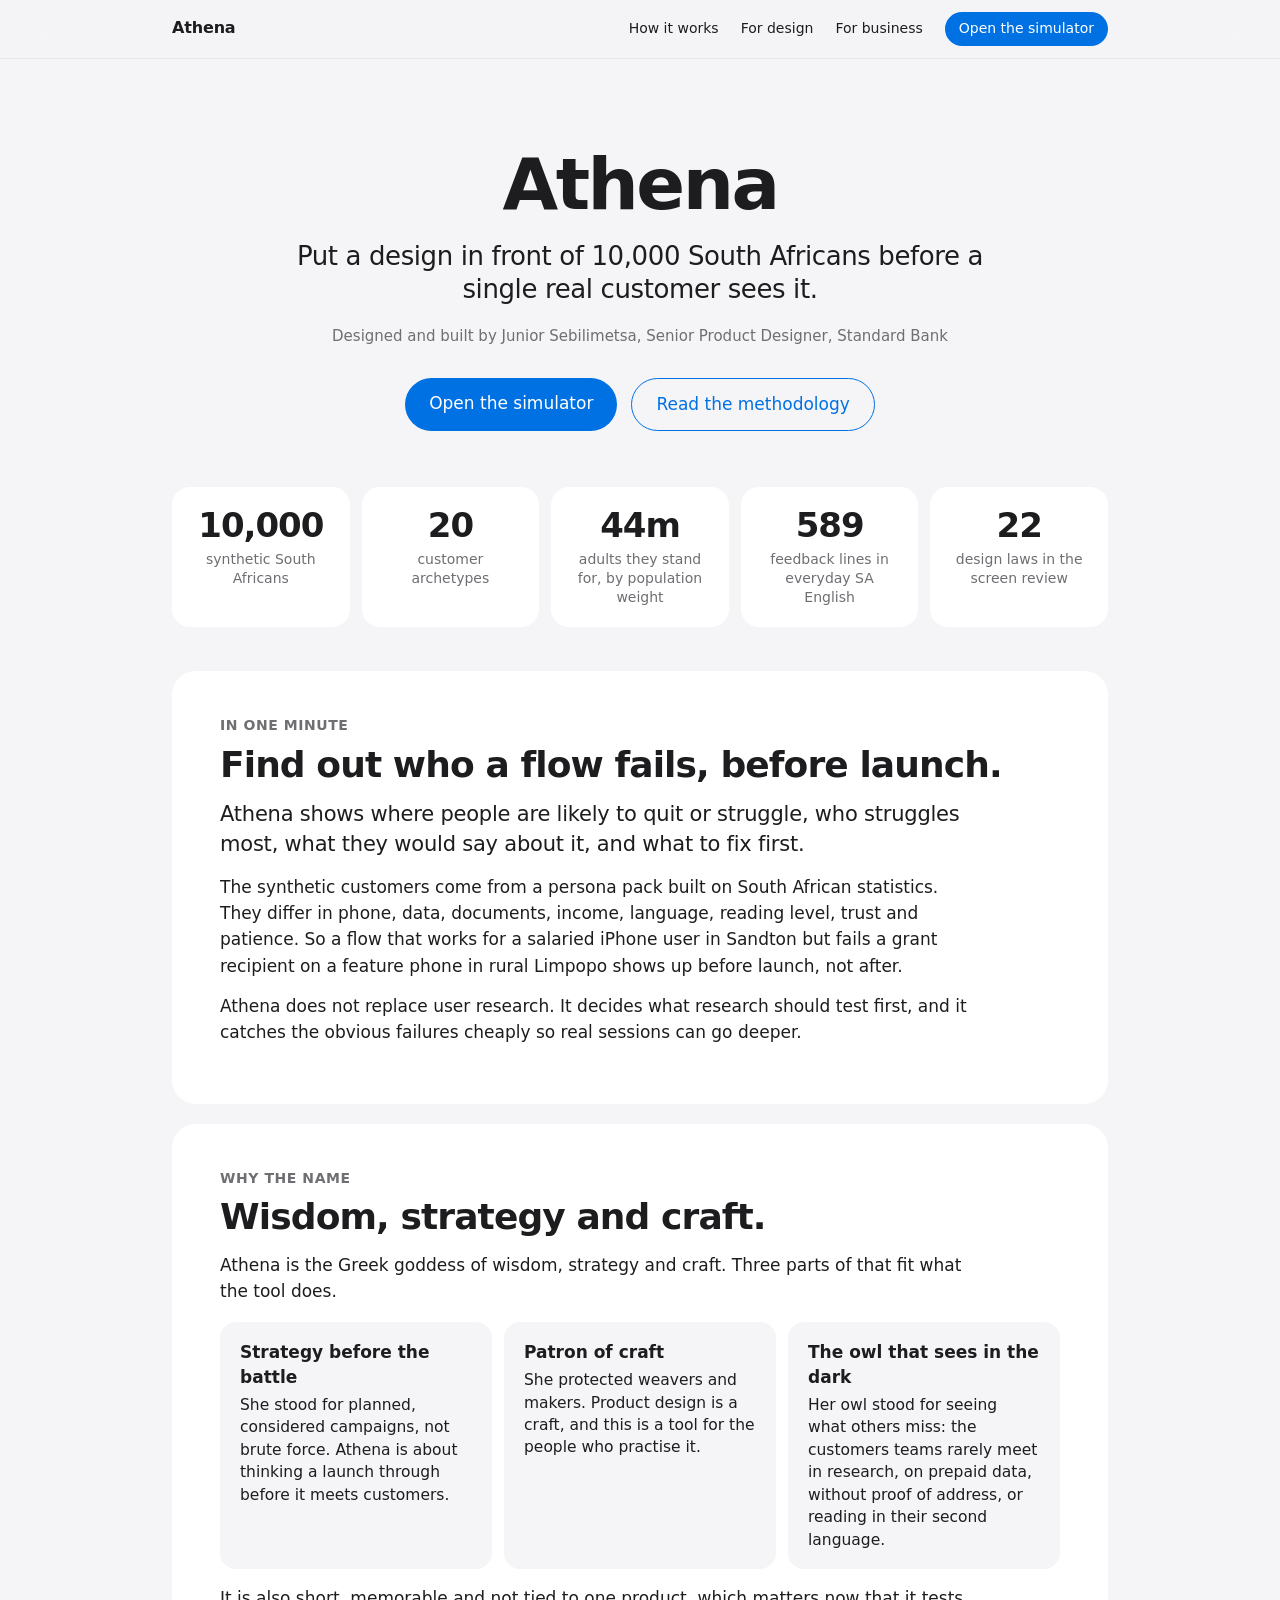
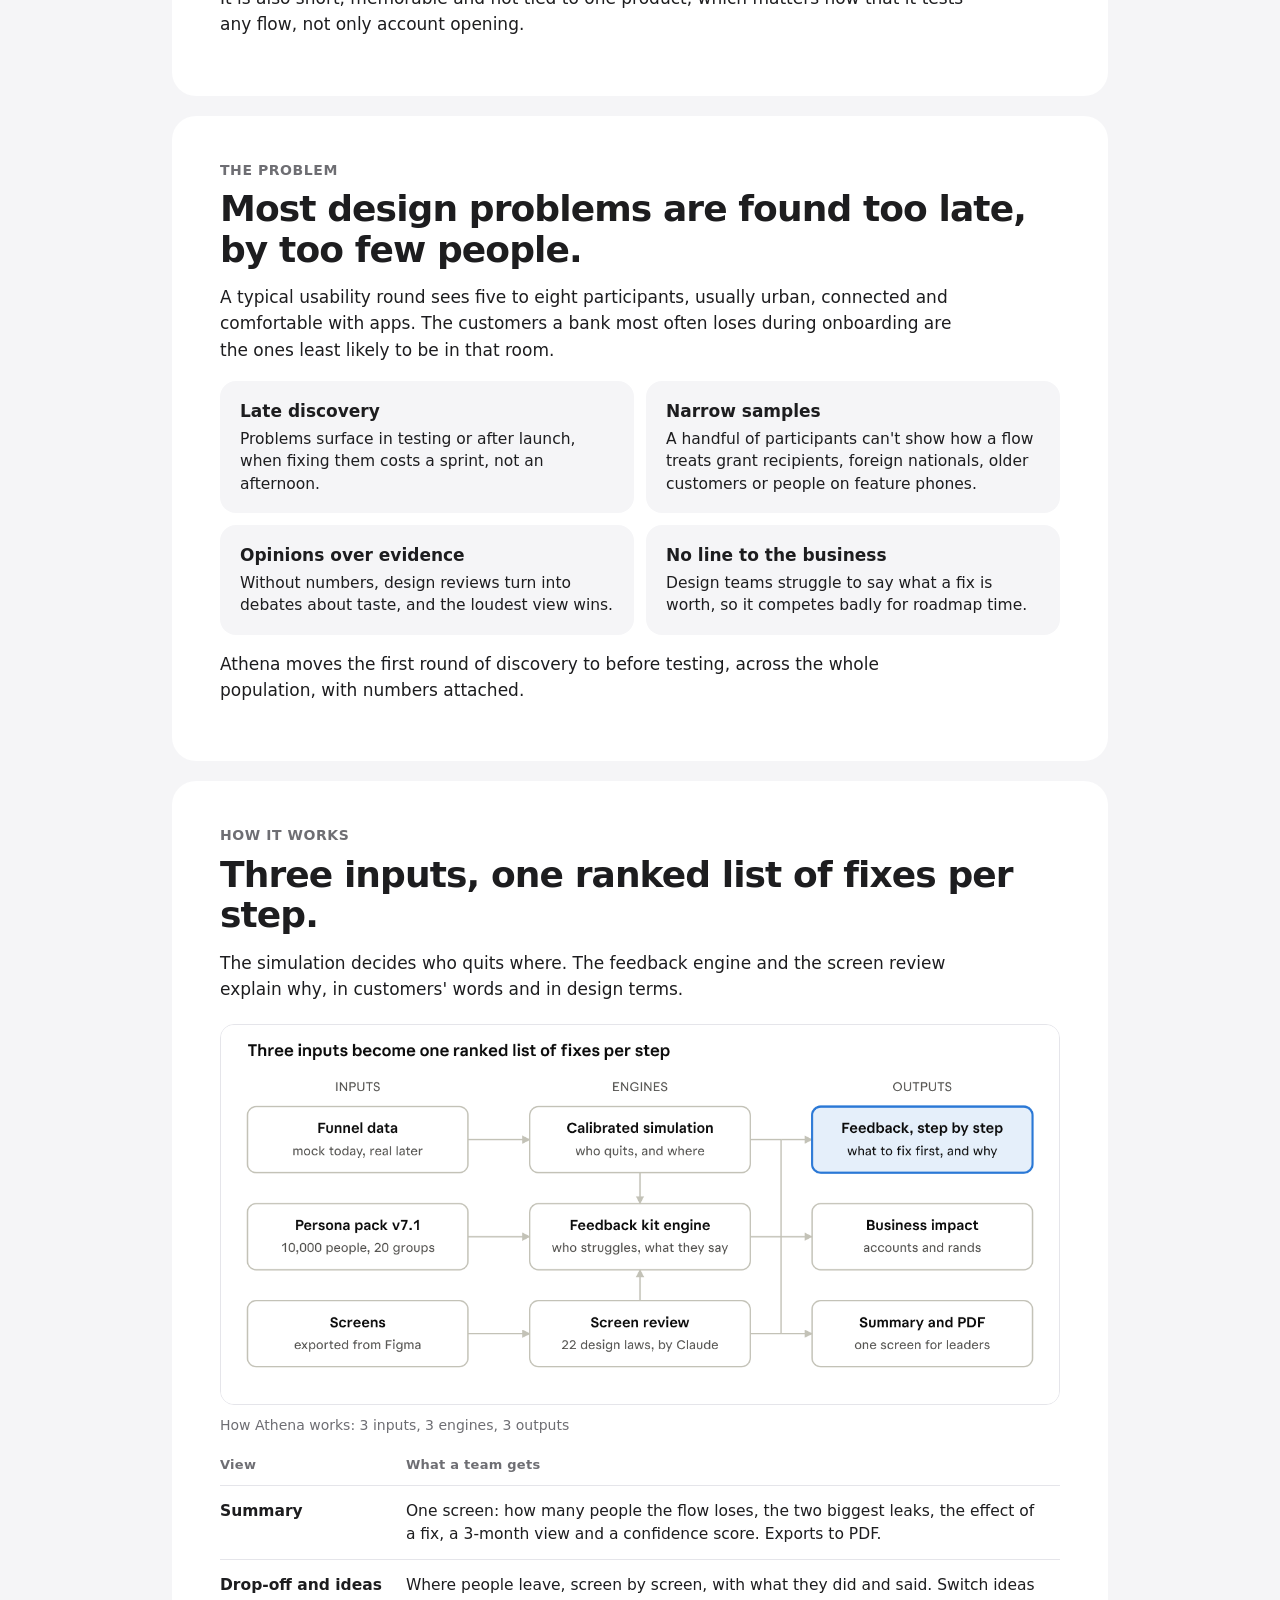
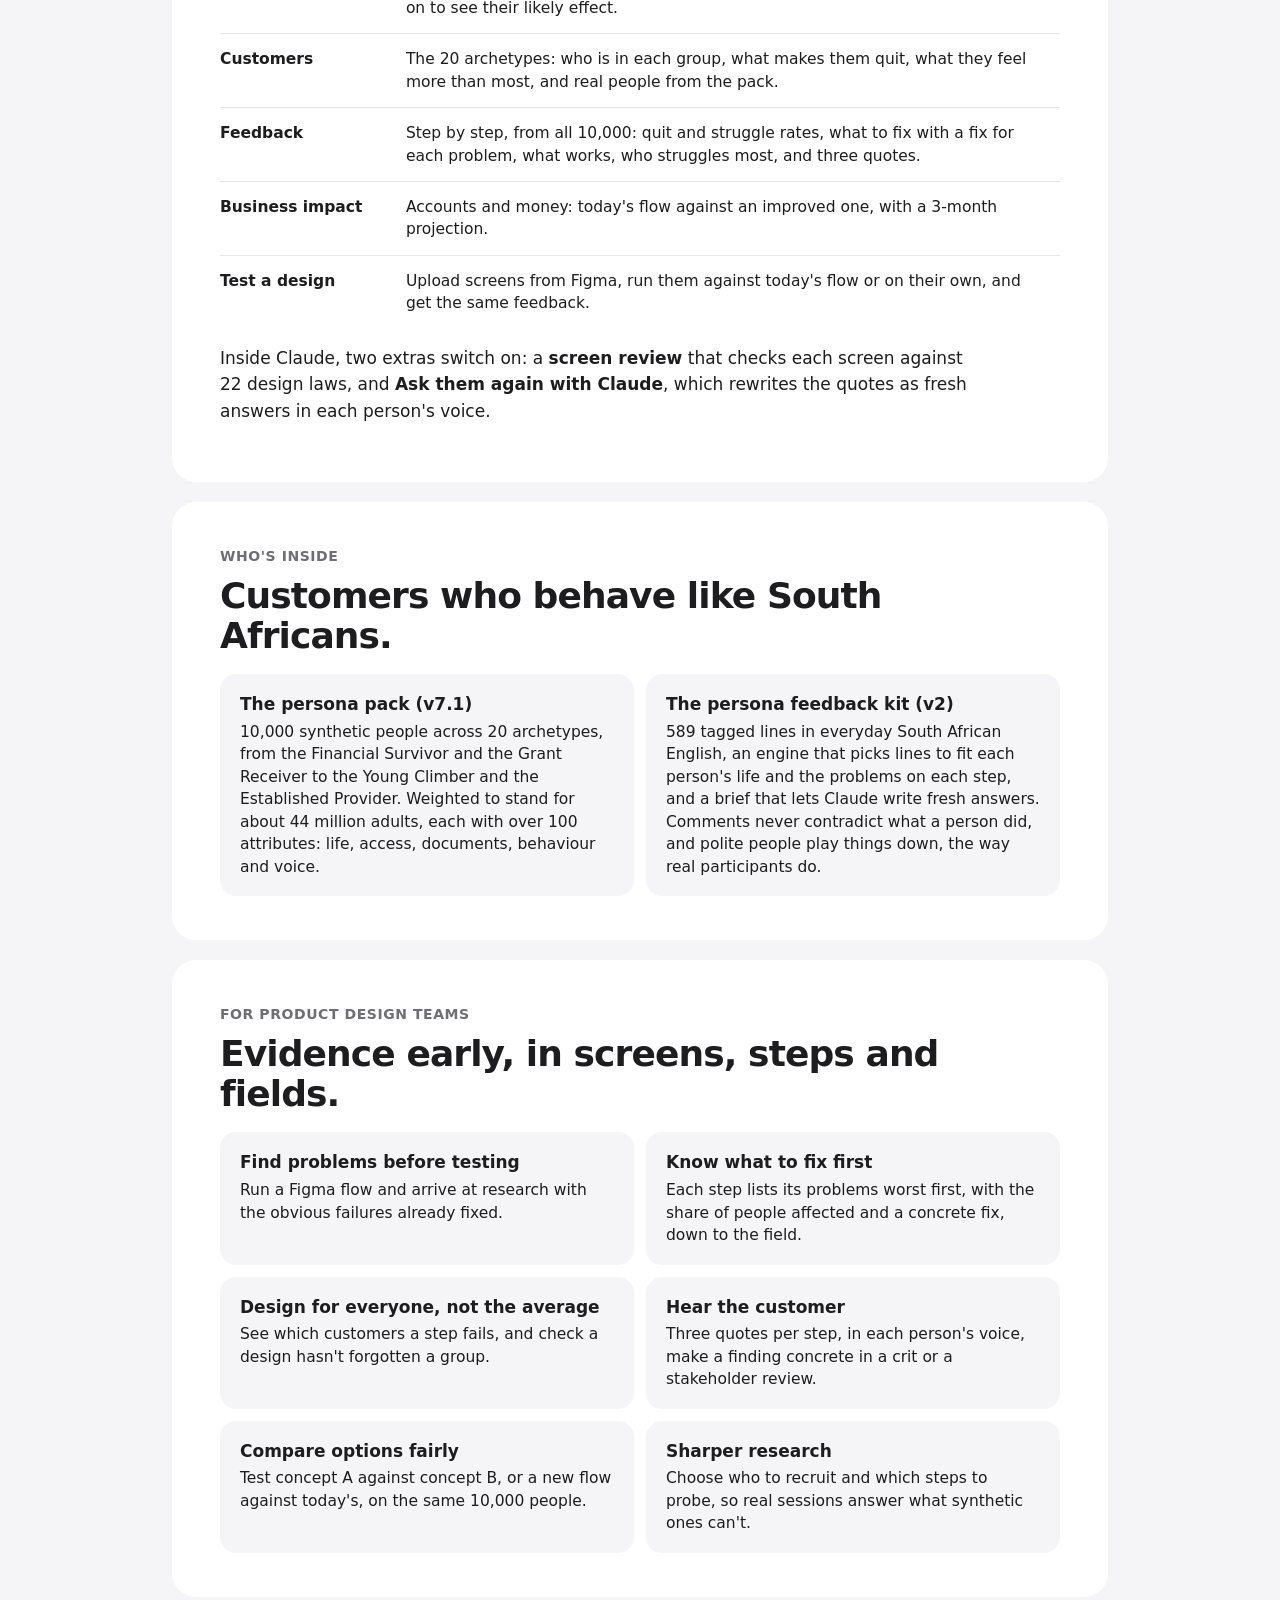
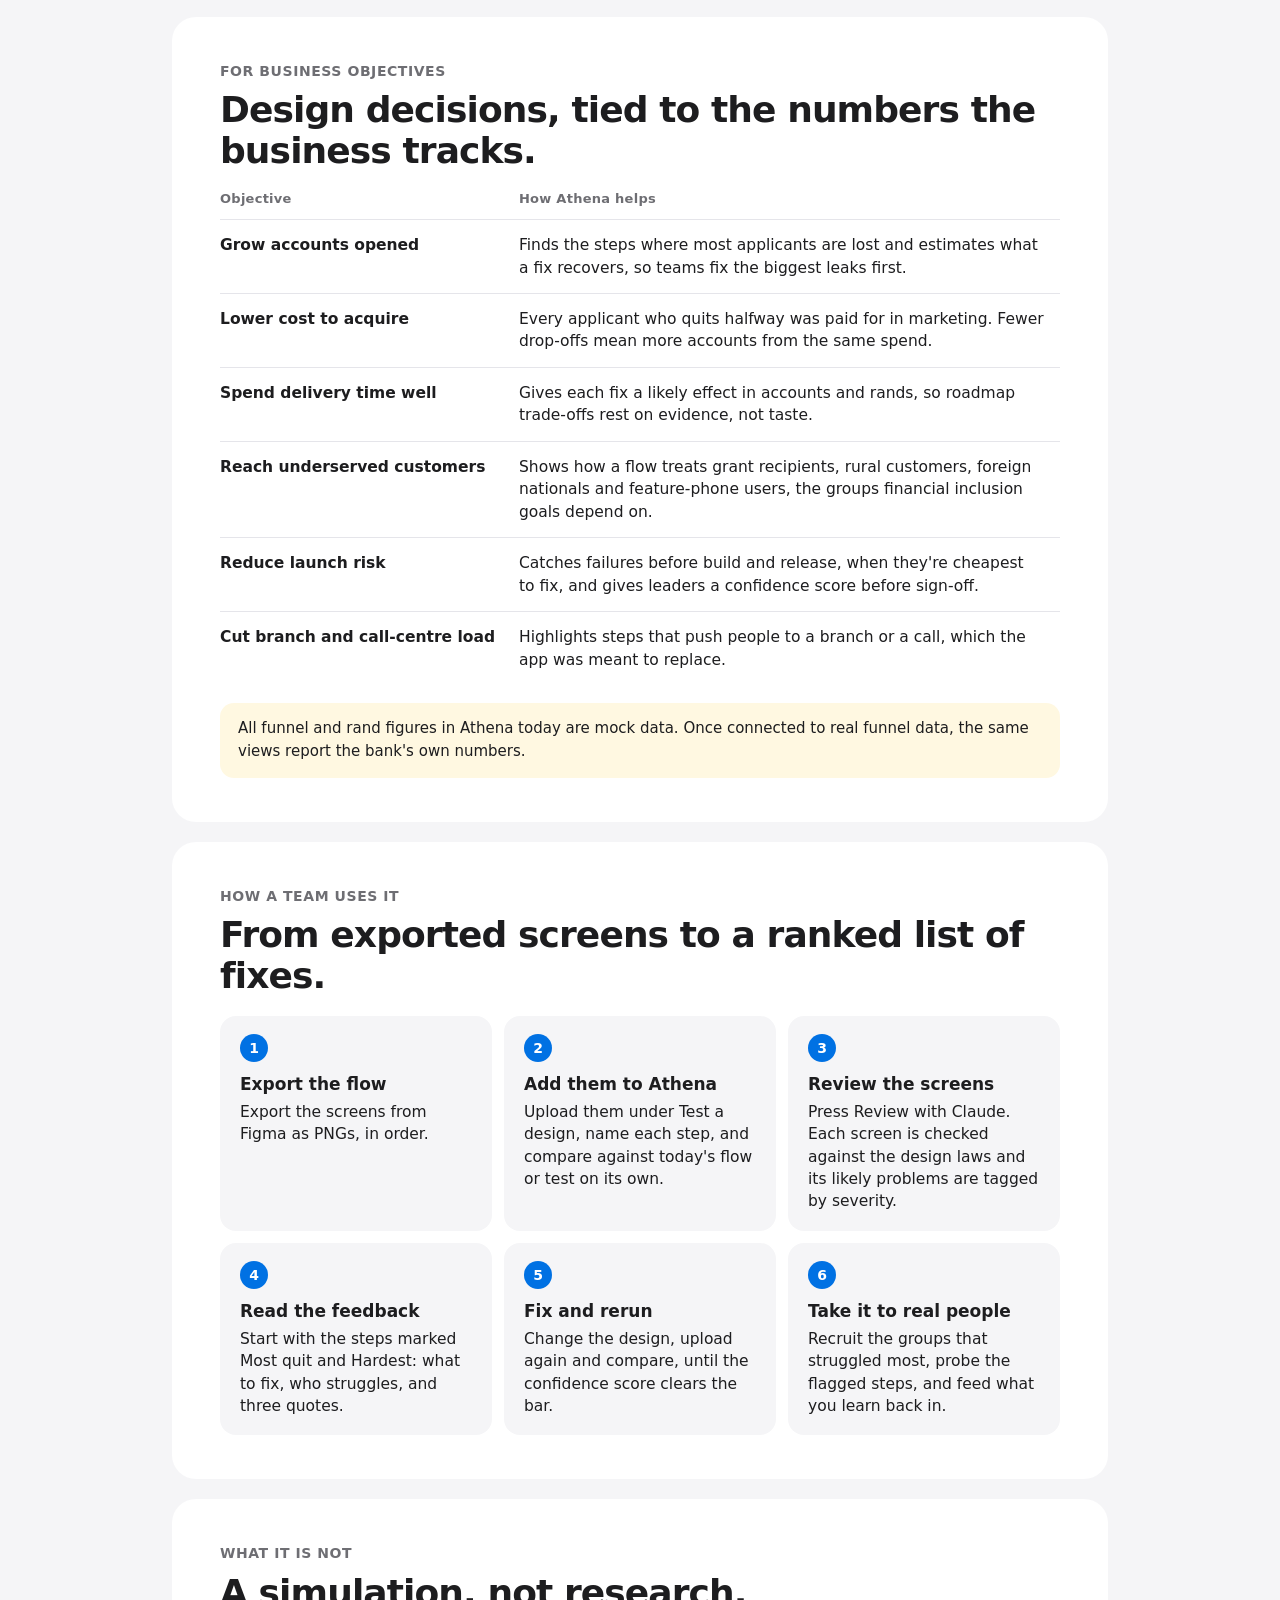
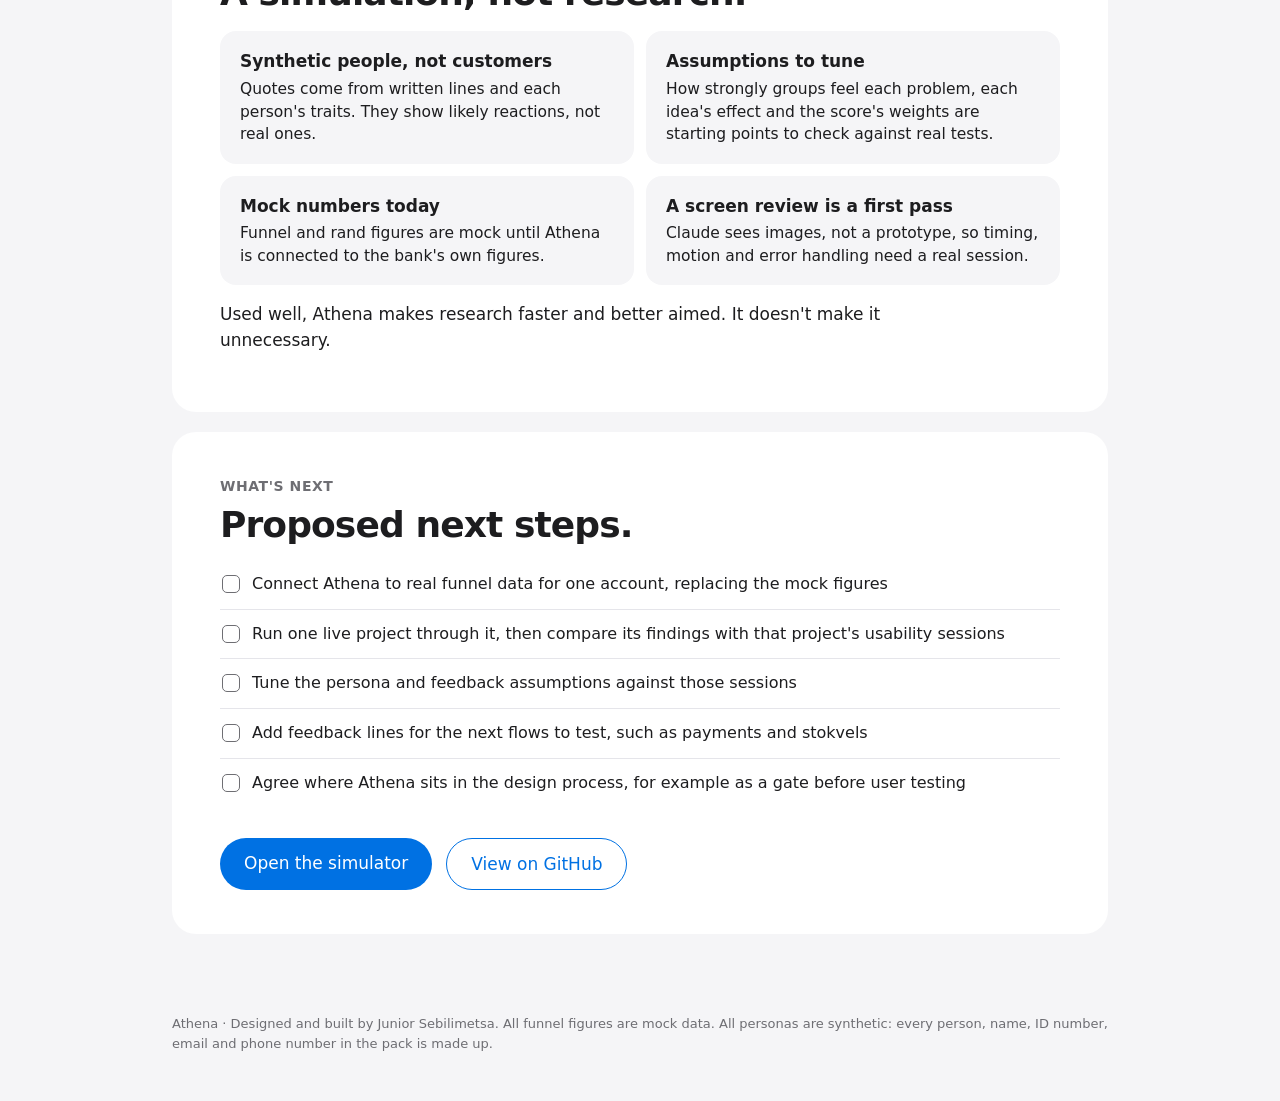
==== about.html @ 92b35fc4 "Add About Athena page for GitHub Pages about.html presents what Athena is, why the name, how it work" ====
<!DOCTYPE html>
<html lang="en">
<head>
<meta charset="utf-8">
<meta name="viewport" content="width=device-width, initial-scale=1">
<title>About Athena</title>
<meta name="description" content="Athena lets a design team put a flow in front of 10,000 synthetic South Africans before a single real customer sees it.">
<style>
:root{--ink:#1d1d1f;--mut:#6e6e73;--line:#e5e5ea;--bg:#f5f5f7;--blue:#0071e3;--card:#fff}
*{box-sizing:border-box}
html{-webkit-text-size-adjust:100%}
body{margin:0;background:var(--bg);color:var(--ink);font-family:-apple-system,BlinkMacSystemFont,"SF Pro Text","SF Pro Display","Helvetica Neue",system-ui,sans-serif;font-size:17px;line-height:1.55;-webkit-font-smoothing:antialiased}
a{color:var(--blue);text-decoration:none}a:hover{text-decoration:underline}
nav{position:sticky;top:0;z-index:5;background:rgba(245,245,247,.82);backdrop-filter:saturate(180%) blur(20px);-webkit-backdrop-filter:saturate(180%) blur(20px);border-bottom:1px solid var(--line)}
nav .in{max-width:980px;margin:0 auto;padding:12px 22px;display:flex;align-items:center;gap:22px;font-size:14px}
nav b{font-size:16px;margin-right:auto;letter-spacing:-.01em}
nav a{color:var(--ink)}
nav .btn{background:var(--blue);color:#fff;border-radius:980px;padding:6px 14px}
.hero{max-width:980px;margin:0 auto;padding:88px 22px 56px;text-align:center}
.hero h1{font-size:72px;line-height:1.04;letter-spacing:-.035em;margin:0}
.hero .lead{font-size:26px;line-height:1.3;letter-spacing:-.015em;color:var(--ink);max-width:760px;margin:18px auto 0;font-weight:500}
.hero .by{color:var(--mut);font-size:15px;margin-top:18px}
.cta{display:flex;gap:14px;justify-content:center;flex-wrap:wrap;margin-top:30px}
.cta a{border-radius:980px;padding:12px 24px;font-size:17px}
.cta .p{background:var(--blue);color:#fff}.cta .s{color:var(--blue);border:1px solid var(--blue)}
.cta a:hover{text-decoration:none;opacity:.9}
.stats{max-width:980px;margin:0 auto;padding:0 22px;display:grid;grid-template-columns:repeat(5,1fr);gap:12px}
.stats div{background:var(--card);border-radius:18px;padding:20px 18px;text-align:center}
.stats b{display:block;font-size:34px;letter-spacing:-.03em;line-height:1.1}
.stats span{display:block;color:var(--mut);font-size:14px;line-height:1.35;margin-top:6px}
main{max-width:980px;margin:0 auto;padding:24px 22px 80px}
section{background:var(--card);border-radius:24px;padding:44px 48px;margin-top:20px}
section h2{font-size:36px;letter-spacing:-.025em;line-height:1.12;margin:0 0 14px}
section .k{color:var(--mut);font-size:14px;font-weight:600;letter-spacing:.04em;text-transform:uppercase;margin-bottom:8px}
section p{margin:0 0 14px;max-width:760px}
section p.big{font-size:21px;line-height:1.45;letter-spacing:-.01em}
ul.pts{list-style:none;margin:18px 0 0;padding:0;display:grid;grid-template-columns:1fr 1fr;gap:12px}
ul.pts li{background:var(--bg);border-radius:16px;padding:18px 20px;font-size:15.5px;line-height:1.45}
ul.pts li b{display:block;font-size:17px;margin-bottom:4px}
ul.pts.three{grid-template-columns:repeat(3,1fr)}
figure{margin:22px 0 6px}figure img{width:100%;height:auto;border-radius:14px;border:1px solid var(--line);display:block}
figcaption{color:var(--mut);font-size:14px;margin-top:10px}
table{width:100%;border-collapse:collapse;margin-top:18px;font-size:15.5px}
th{text-align:left;font-size:13px;color:var(--mut);font-weight:600;letter-spacing:.02em;padding:0 16px 10px 0;border-bottom:1px solid var(--line)}
td{padding:14px 16px 14px 0;border-bottom:1px solid var(--line);vertical-align:top;line-height:1.45}
td:first-child{font-weight:600;white-space:nowrap;padding-right:24px}
tr:last-child td{border-bottom:0}
ol.steps{counter-reset:s;list-style:none;margin:20px 0 0;padding:0;display:grid;grid-template-columns:repeat(3,1fr);gap:12px}
ol.steps li{counter-increment:s;background:var(--bg);border-radius:16px;padding:18px 20px;font-size:15.5px;line-height:1.45}
ol.steps li::before{content:counter(s);display:inline-grid;place-items:center;width:28px;height:28px;border-radius:50%;background:var(--blue);color:#fff;font-weight:700;font-size:14px;margin-bottom:10px}
ol.steps li b{display:block;font-size:17px;margin-bottom:4px}
.note{background:#fff8e1;border-radius:14px;padding:14px 18px;font-size:15px;margin-top:18px}
.next{list-style:none;padding:0;margin:14px 0 0}.next li{padding:12px 0 12px 32px;border-top:1px solid var(--line);position:relative;font-size:16px}.next li:first-child{border-top:0}
.next li::before{content:"";position:absolute;left:2px;top:15px;width:16px;height:16px;border:1.5px solid var(--mut);border-radius:5px}
footer{max-width:980px;margin:0 auto;padding:0 22px 48px;color:var(--mut);font-size:13px;line-height:1.5}
@media(max-width:820px){.hero h1{font-size:52px}.hero .lead{font-size:21px}.stats{grid-template-columns:repeat(2,1fr)}.stats div:last-child{grid-column:1/-1}section{padding:30px 22px;border-radius:20px}section h2{font-size:28px}ul.pts,ul.pts.three,ol.steps{grid-template-columns:1fr}td:first-child{white-space:normal}nav .hide{display:none}}
</style>
</head>
<body>
<nav><div class="in"><b>Athena</b><a class="hide" href="#how">How it works</a><a class="hide" href="#design">For design</a><a class="hide" href="#business">For business</a><a class="btn" href="index.html">Open the simulator</a></div></nav>

<div class="hero">
<h1>Athena</h1>
<p class="lead">Put a design in front of 10,000 South Africans before a single real customer sees it.</p>
<div class="by">Designed and built by Junior Sebilimetsa, Senior Product Designer, Standard Bank</div>
<div class="cta"><a class="p" href="index.html">Open the simulator</a><a class="s" href="https://github.com/Jay1724/athena/blob/main/docs/methodology.md">Read the methodology</a></div>
</div>

<div class="stats">
<div><b>10,000</b><span>synthetic South Africans</span></div>
<div><b>20</b><span>customer archetypes</span></div>
<div><b>44m</b><span>adults they stand for, by population weight</span></div>
<div><b>589</b><span>feedback lines in everyday SA English</span></div>
<div><b>22</b><span>design laws in the screen review</span></div>
</div>

<main>
<section>
<div class="k">In one minute</div>
<h2>Find out who a flow fails, before launch.</h2>
<p class="big">Athena shows where people are likely to quit or struggle, who struggles most, what they would say about it, and what to fix first.</p>
<p>The synthetic customers come from a persona pack built on South African statistics. They differ in phone, data, documents, income, language, reading level, trust and patience. So a flow that works for a salaried iPhone user in Sandton but fails a grant recipient on a feature phone in rural Limpopo shows up before launch, not after.</p>
<p>Athena does not replace user research. It decides what research should test first, and it catches the obvious failures cheaply so real sessions can go deeper.</p>
</section>

<section>
<div class="k">Why the name</div>
<h2>Wisdom, strategy and craft.</h2>
<p>Athena is the Greek goddess of wisdom, strategy and craft. Three parts of that fit what the tool does.</p>
<ul class="pts three">
<li><b>Strategy before the battle</b>She stood for planned, considered campaigns, not brute force. Athena is about thinking a launch through before it meets customers.</li>
<li><b>Patron of craft</b>She protected weavers and makers. Product design is a craft, and this is a tool for the people who practise it.</li>
<li><b>The owl that sees in the dark</b>Her owl stood for seeing what others miss: the customers teams rarely meet in research, on prepaid data, without proof of address, or reading in their second language.</li>
</ul>
<p style="margin-top:16px">It is also short, memorable and not tied to one product, which matters now that it tests any flow, not only account opening.</p>
</section>

<section>
<div class="k">The problem</div>
<h2>Most design problems are found too late, by too few people.</h2>
<p>A typical usability round sees five to eight participants, usually urban, connected and comfortable with apps. The customers a bank most often loses during onboarding are the ones least likely to be in that room.</p>
<ul class="pts">
<li><b>Late discovery</b>Problems surface in testing or after launch, when fixing them costs a sprint, not an afternoon.</li>
<li><b>Narrow samples</b>A handful of participants can't show how a flow treats grant recipients, foreign nationals, older customers or people on feature phones.</li>
<li><b>Opinions over evidence</b>Without numbers, design reviews turn into debates about taste, and the loudest view wins.</li>
<li><b>No line to the business</b>Design teams struggle to say what a fix is worth, so it competes badly for roadmap time.</li>
</ul>
<p style="margin-top:16px">Athena moves the first round of discovery to before testing, across the whole population, with numbers attached.</p>
</section>

<section id="how">
<div class="k">How it works</div>
<h2>Three inputs, one ranked list of fixes per step.</h2>
<p>The simulation decides who quits where. The feedback engine and the screen review explain why, in customers' words and in design terms.</p>
<figure><img src="docs/img/how-athena-works.png" alt="Funnel data, the persona pack and the screens feed a calibrated simulation, the feedback kit engine and a screen review, which produce step-by-step feedback, business impact and a summary."><figcaption>How Athena works: 3 inputs, 3 engines, 3 outputs</figcaption></figure>
<table>
<tr><th>View</th><th>What a team gets</th></tr>
<tr><td>Summary</td><td>One screen: how many people the flow loses, the two biggest leaks, the effect of a fix, a 3-month view and a confidence score. Exports to PDF.</td></tr>
<tr><td>Drop-off and ideas</td><td>Where people leave, screen by screen, with what they did and said. Switch ideas on to see their likely effect.</td></tr>
<tr><td>Customers</td><td>The 20 archetypes: who is in each group, what makes them quit, what they feel more than most, and real people from the pack.</td></tr>
<tr><td>Feedback</td><td>Step by step, from all 10,000: quit and struggle rates, what to fix with a fix for each problem, what works, who struggles most, and three quotes.</td></tr>
<tr><td>Business impact</td><td>Accounts and money: today's flow against an improved one, with a 3-month projection.</td></tr>
<tr><td>Test a design</td><td>Upload screens from Figma, run them against today's flow or on their own, and get the same feedback.</td></tr>
</table>
<p style="margin-top:16px">Inside Claude, two extras switch on: a <b>screen review</b> that checks each screen against 22 design laws, and <b>Ask them again with Claude</b>, which rewrites the quotes as fresh answers in each person's voice.</p>
</section>

<section>
<div class="k">Who's inside</div>
<h2>Customers who behave like South Africans.</h2>
<ul class="pts">
<li><b>The persona pack (v7.1)</b>10,000 synthetic people across 20 archetypes, from the Financial Survivor and the Grant Receiver to the Young Climber and the Established Provider. Weighted to stand for about 44 million adults, each with over 100 attributes: life, access, documents, behaviour and voice.</li>
<li><b>The persona feedback kit (v2)</b>589 tagged lines in everyday South African English, an engine that picks lines to fit each person's life and the problems on each step, and a brief that lets Claude write fresh answers. Comments never contradict what a person did, and polite people play things down, the way real participants do.</li>
</ul>
</section>

<section id="design">
<div class="k">For product design teams</div>
<h2>Evidence early, in screens, steps and fields.</h2>
<ul class="pts">
<li><b>Find problems before testing</b>Run a Figma flow and arrive at research with the obvious failures already fixed.</li>
<li><b>Know what to fix first</b>Each step lists its problems worst first, with the share of people affected and a concrete fix, down to the field.</li>
<li><b>Design for everyone, not the average</b>See which customers a step fails, and check a design hasn't forgotten a group.</li>
<li><b>Hear the customer</b>Three quotes per step, in each person's voice, make a finding concrete in a crit or a stakeholder review.</li>
<li><b>Compare options fairly</b>Test concept A against concept B, or a new flow against today's, on the same 10,000 people.</li>
<li><b>Sharper research</b>Choose who to recruit and which steps to probe, so real sessions answer what synthetic ones can't.</li>
</ul>
</section>

<section id="business">
<div class="k">For business objectives</div>
<h2>Design decisions, tied to the numbers the business tracks.</h2>
<table>
<tr><th>Objective</th><th>How Athena helps</th></tr>
<tr><td>Grow accounts opened</td><td>Finds the steps where most applicants are lost and estimates what a fix recovers, so teams fix the biggest leaks first.</td></tr>
<tr><td>Lower cost to acquire</td><td>Every applicant who quits halfway was paid for in marketing. Fewer drop-offs mean more accounts from the same spend.</td></tr>
<tr><td>Spend delivery time well</td><td>Gives each fix a likely effect in accounts and rands, so roadmap trade-offs rest on evidence, not taste.</td></tr>
<tr><td>Reach underserved customers</td><td>Shows how a flow treats grant recipients, rural customers, foreign nationals and feature-phone users, the groups financial inclusion goals depend on.</td></tr>
<tr><td>Reduce launch risk</td><td>Catches failures before build and release, when they're cheapest to fix, and gives leaders a confidence score before sign-off.</td></tr>
<tr><td>Cut branch and call-centre load</td><td>Highlights steps that push people to a branch or a call, which the app was meant to replace.</td></tr>
</table>
<div class="note">All funnel and rand figures in Athena today are mock data. Once connected to real funnel data, the same views report the bank's own numbers.</div>
</section>

<section>
<div class="k">How a team uses it</div>
<h2>From exported screens to a ranked list of fixes.</h2>
<ol class="steps">
<li><b>Export the flow</b>Export the screens from Figma as PNGs, in order.</li>
<li><b>Add them to Athena</b>Upload them under Test a design, name each step, and compare against today's flow or test on its own.</li>
<li><b>Review the screens</b>Press Review with Claude. Each screen is checked against the design laws and its likely problems are tagged by severity.</li>
<li><b>Read the feedback</b>Start with the steps marked Most quit and Hardest: what to fix, who struggles, and three quotes.</li>
<li><b>Fix and rerun</b>Change the design, upload again and compare, until the confidence score clears the bar.</li>
<li><b>Take it to real people</b>Recruit the groups that struggled most, probe the flagged steps, and feed what you learn back in.</li>
</ol>
</section>

<section>
<div class="k">What it is not</div>
<h2>A simulation, not research.</h2>
<ul class="pts">
<li><b>Synthetic people, not customers</b>Quotes come from written lines and each person's traits. They show likely reactions, not real ones.</li>
<li><b>Assumptions to tune</b>How strongly groups feel each problem, each idea's effect and the score's weights are starting points to check against real tests.</li>
<li><b>Mock numbers today</b>Funnel and rand figures are mock until Athena is connected to the bank's own figures.</li>
<li><b>A screen review is a first pass</b>Claude sees images, not a prototype, so timing, motion and error handling need a real session.</li>
</ul>
<p style="margin-top:16px">Used well, Athena makes research faster and better aimed. It doesn't make it unnecessary.</p>
</section>

<section>
<div class="k">What's next</div>
<h2>Proposed next steps.</h2>
<ul class="next">
<li>Connect Athena to real funnel data for one account, replacing the mock figures</li>
<li>Run one live project through it, then compare its findings with that project's usability sessions</li>
<li>Tune the persona and feedback assumptions against those sessions</li>
<li>Add feedback lines for the next flows to test, such as payments and stokvels</li>
<li>Agree where Athena sits in the design process, for example as a gate before user testing</li>
</ul>
<div class="cta" style="justify-content:flex-start"><a class="p" href="index.html">Open the simulator</a><a class="s" href="https://github.com/Jay1724/athena">View on GitHub</a></div>
</section>
</main>
<footer>Athena · Designed and built by Junior Sebilimetsa. All funnel figures are mock data. All personas are synthetic: every person, name, ID number, email and phone number in the pack is made up.</footer>
</body>
</html>
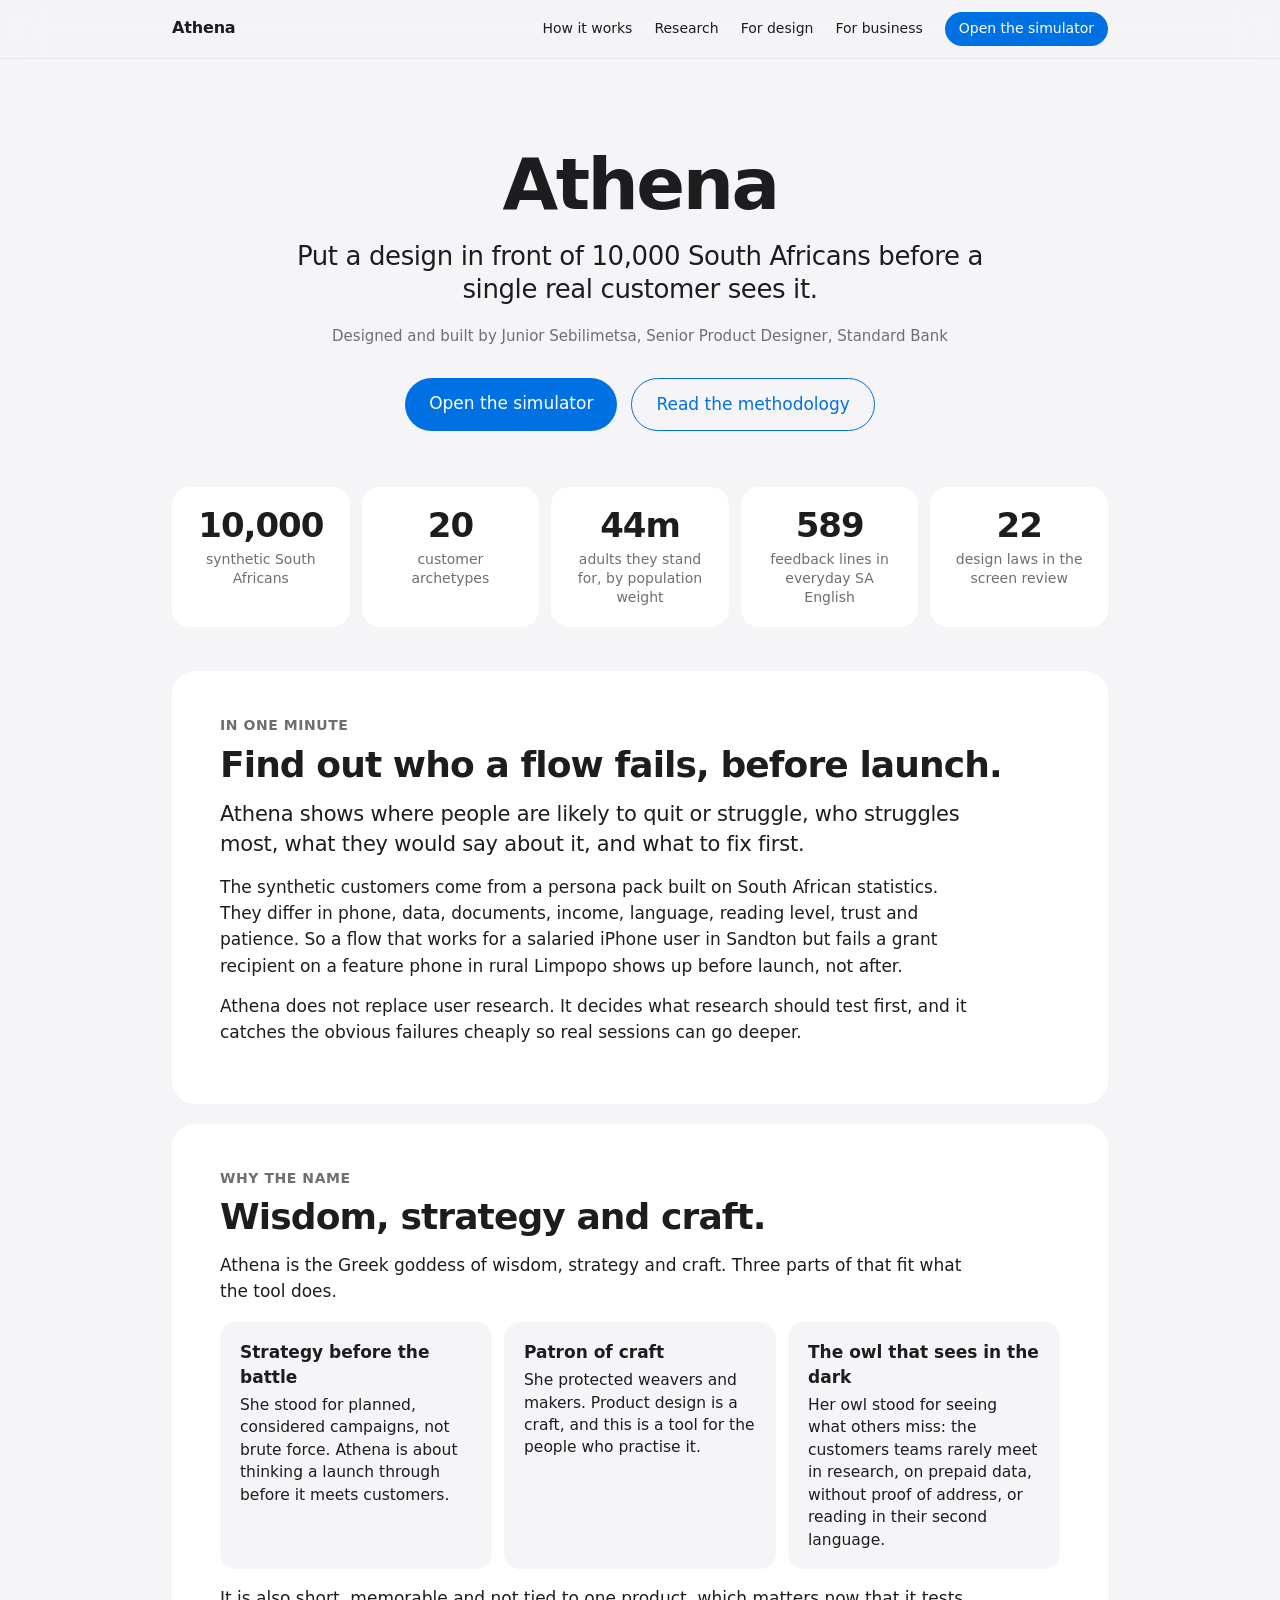
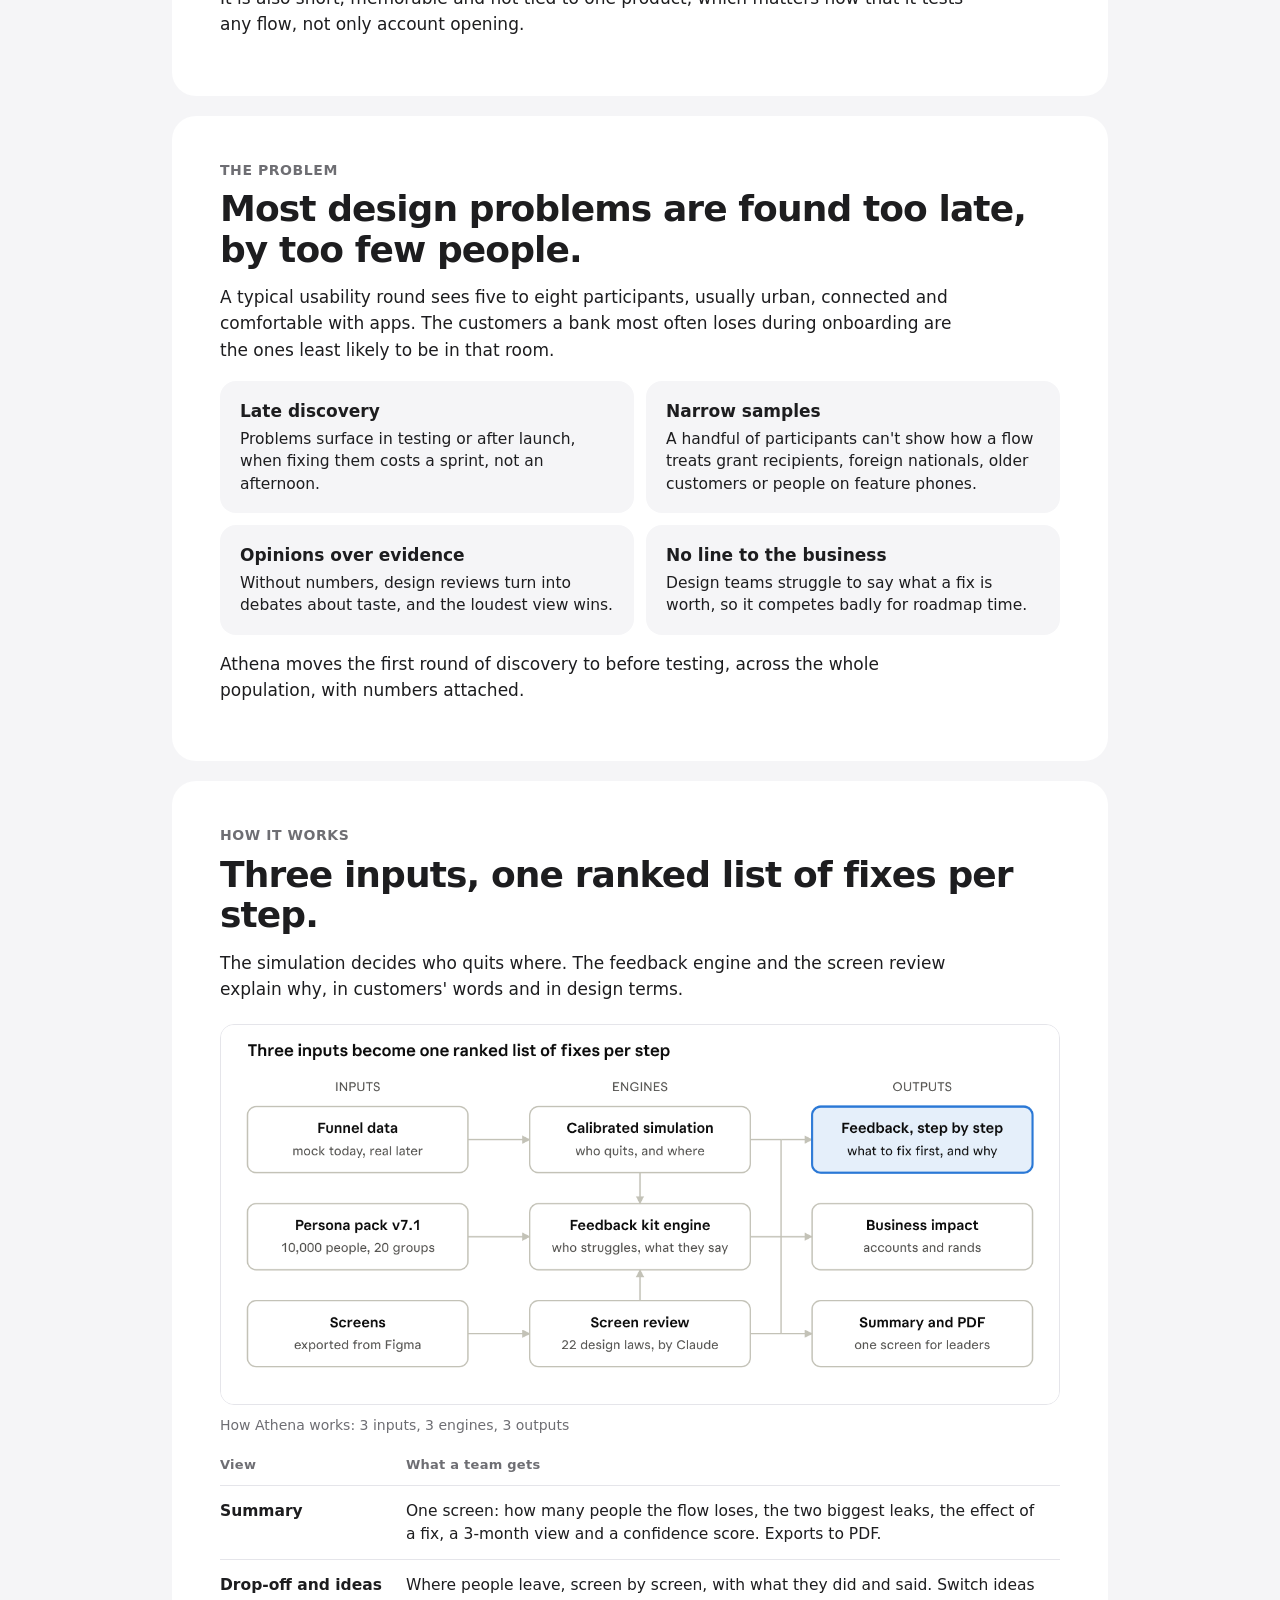
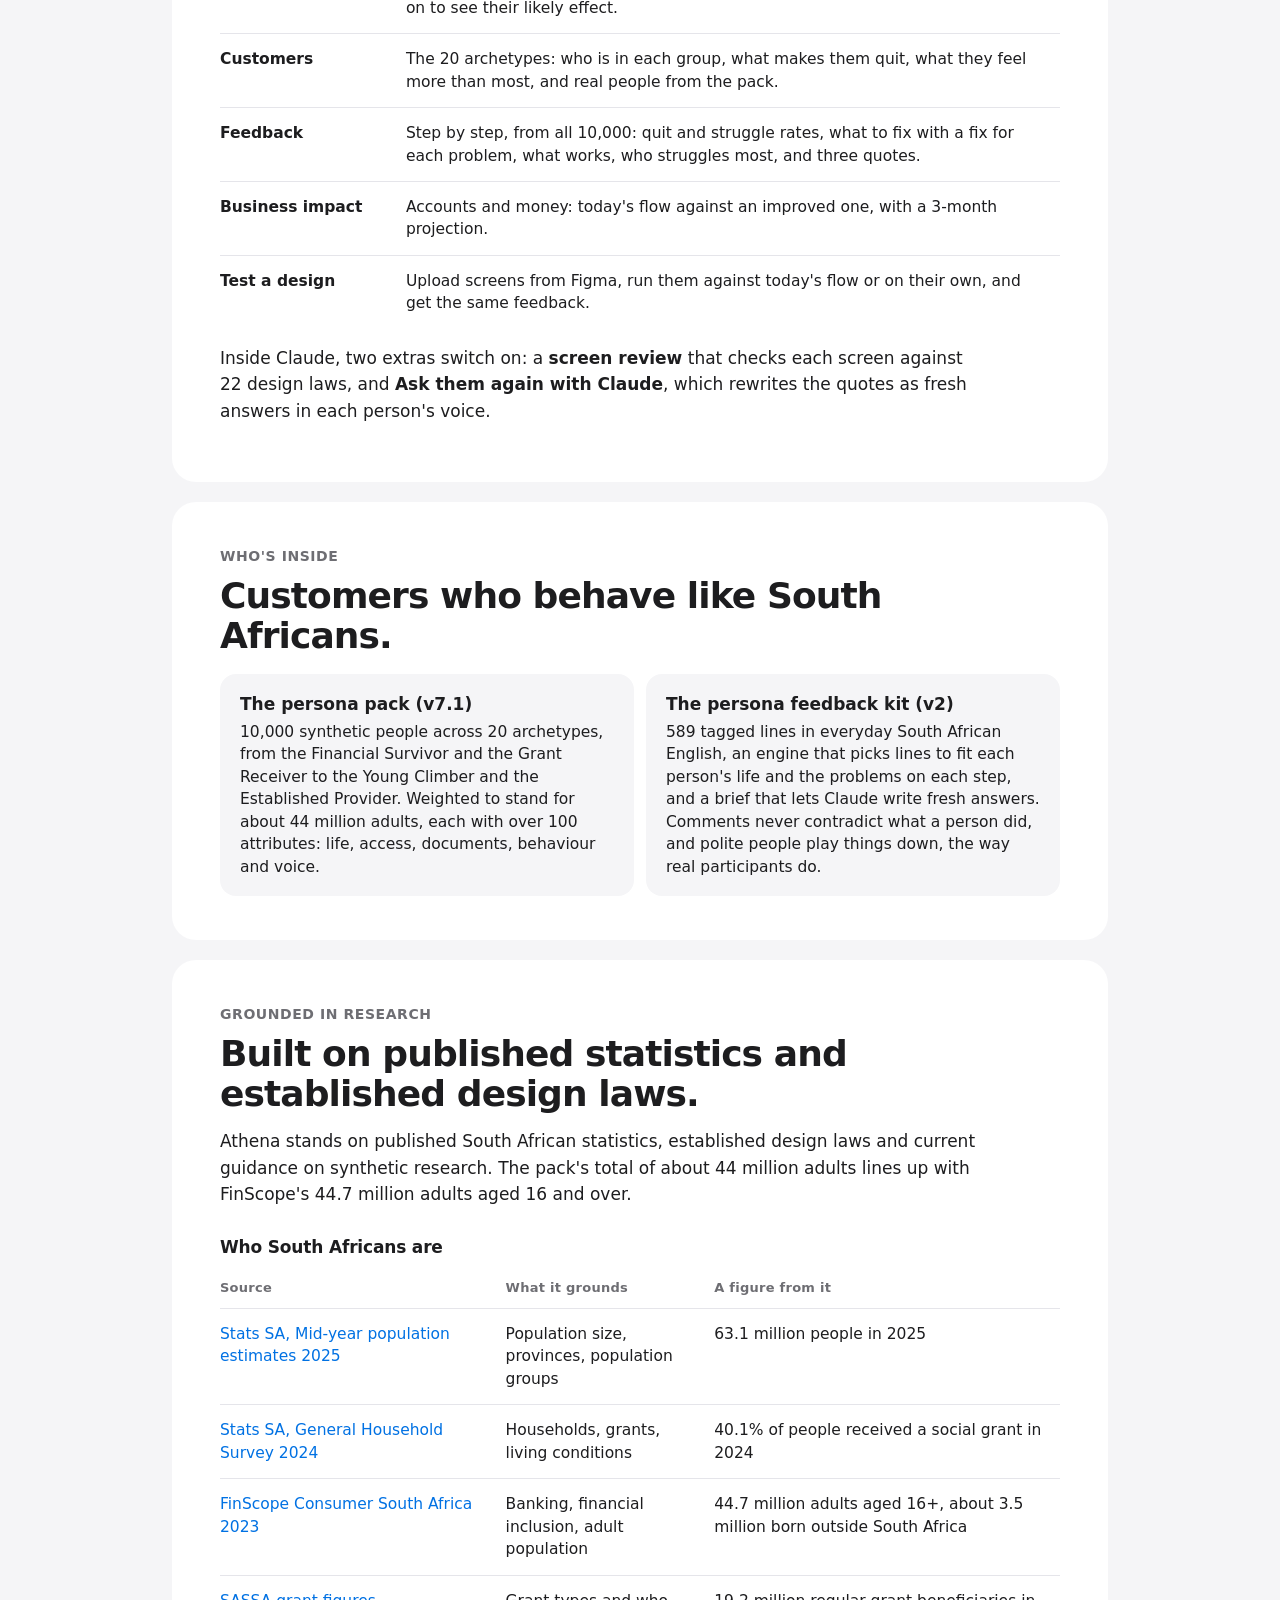
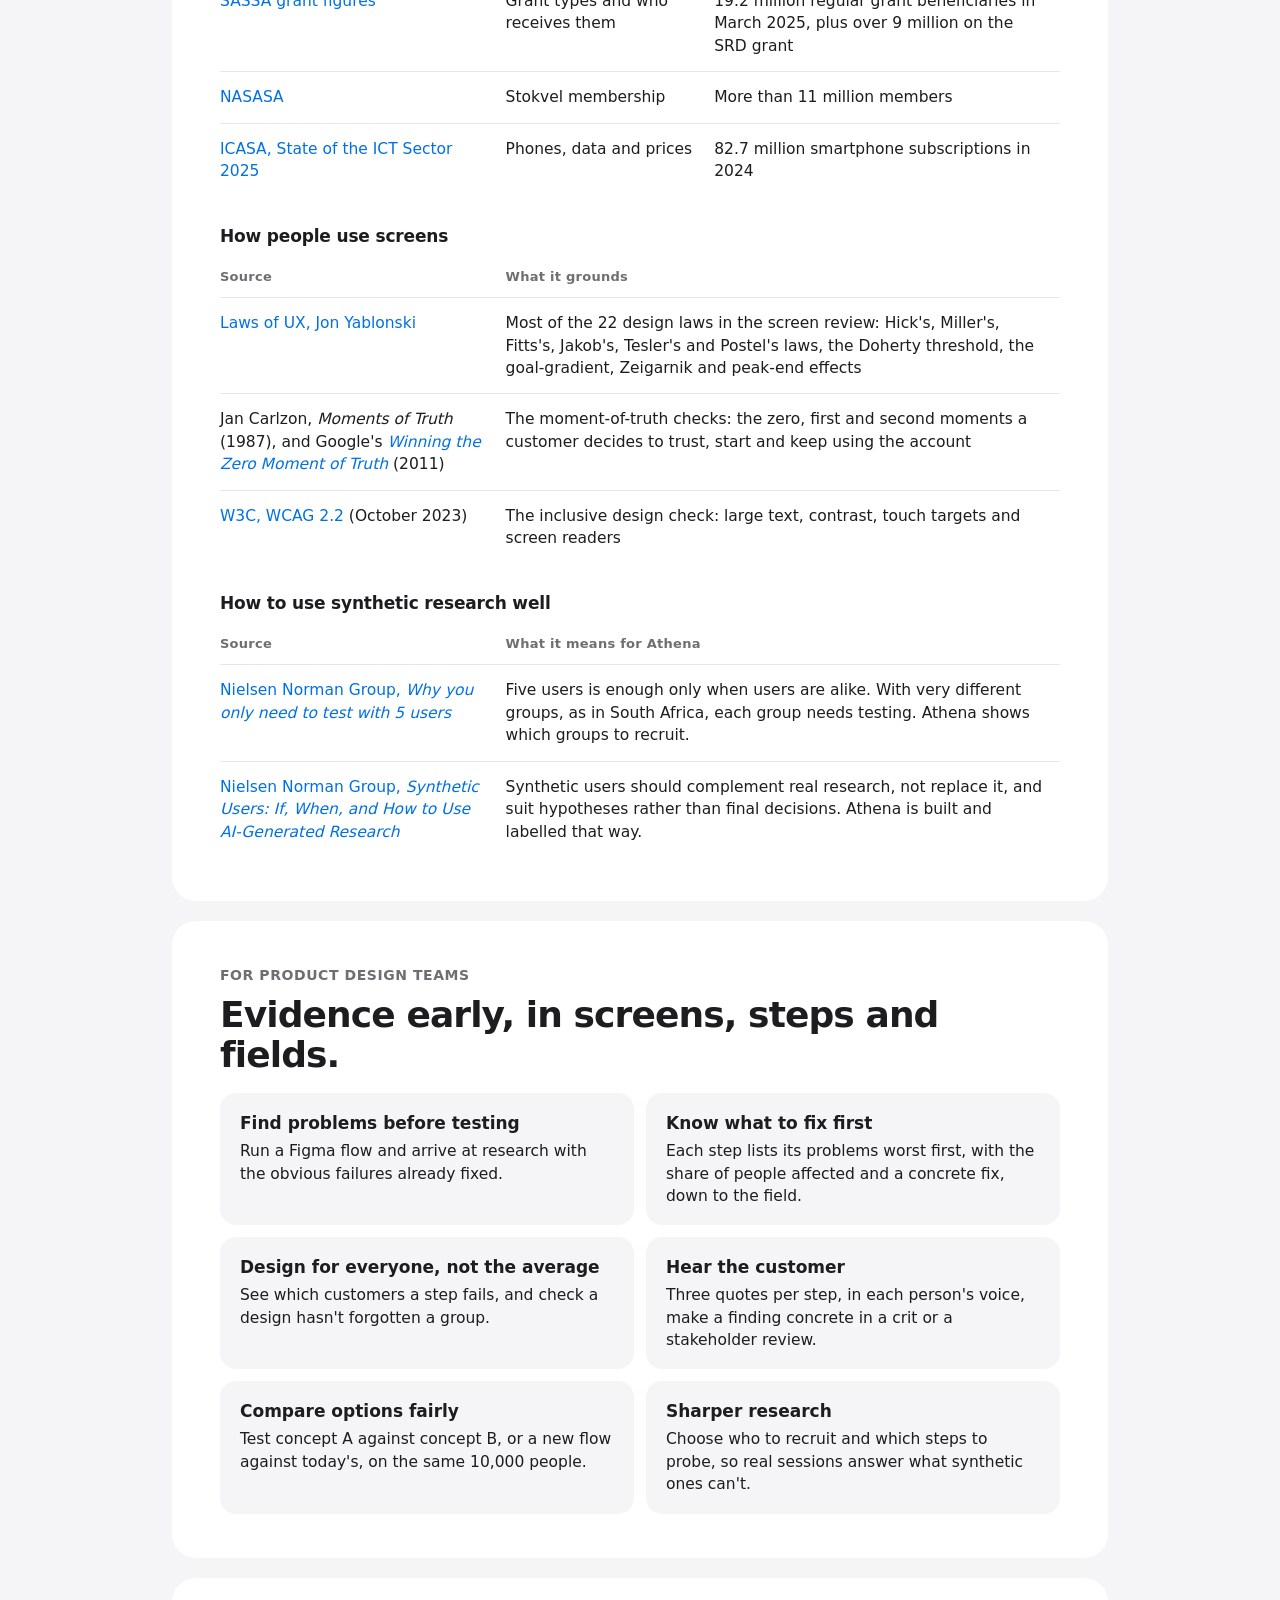
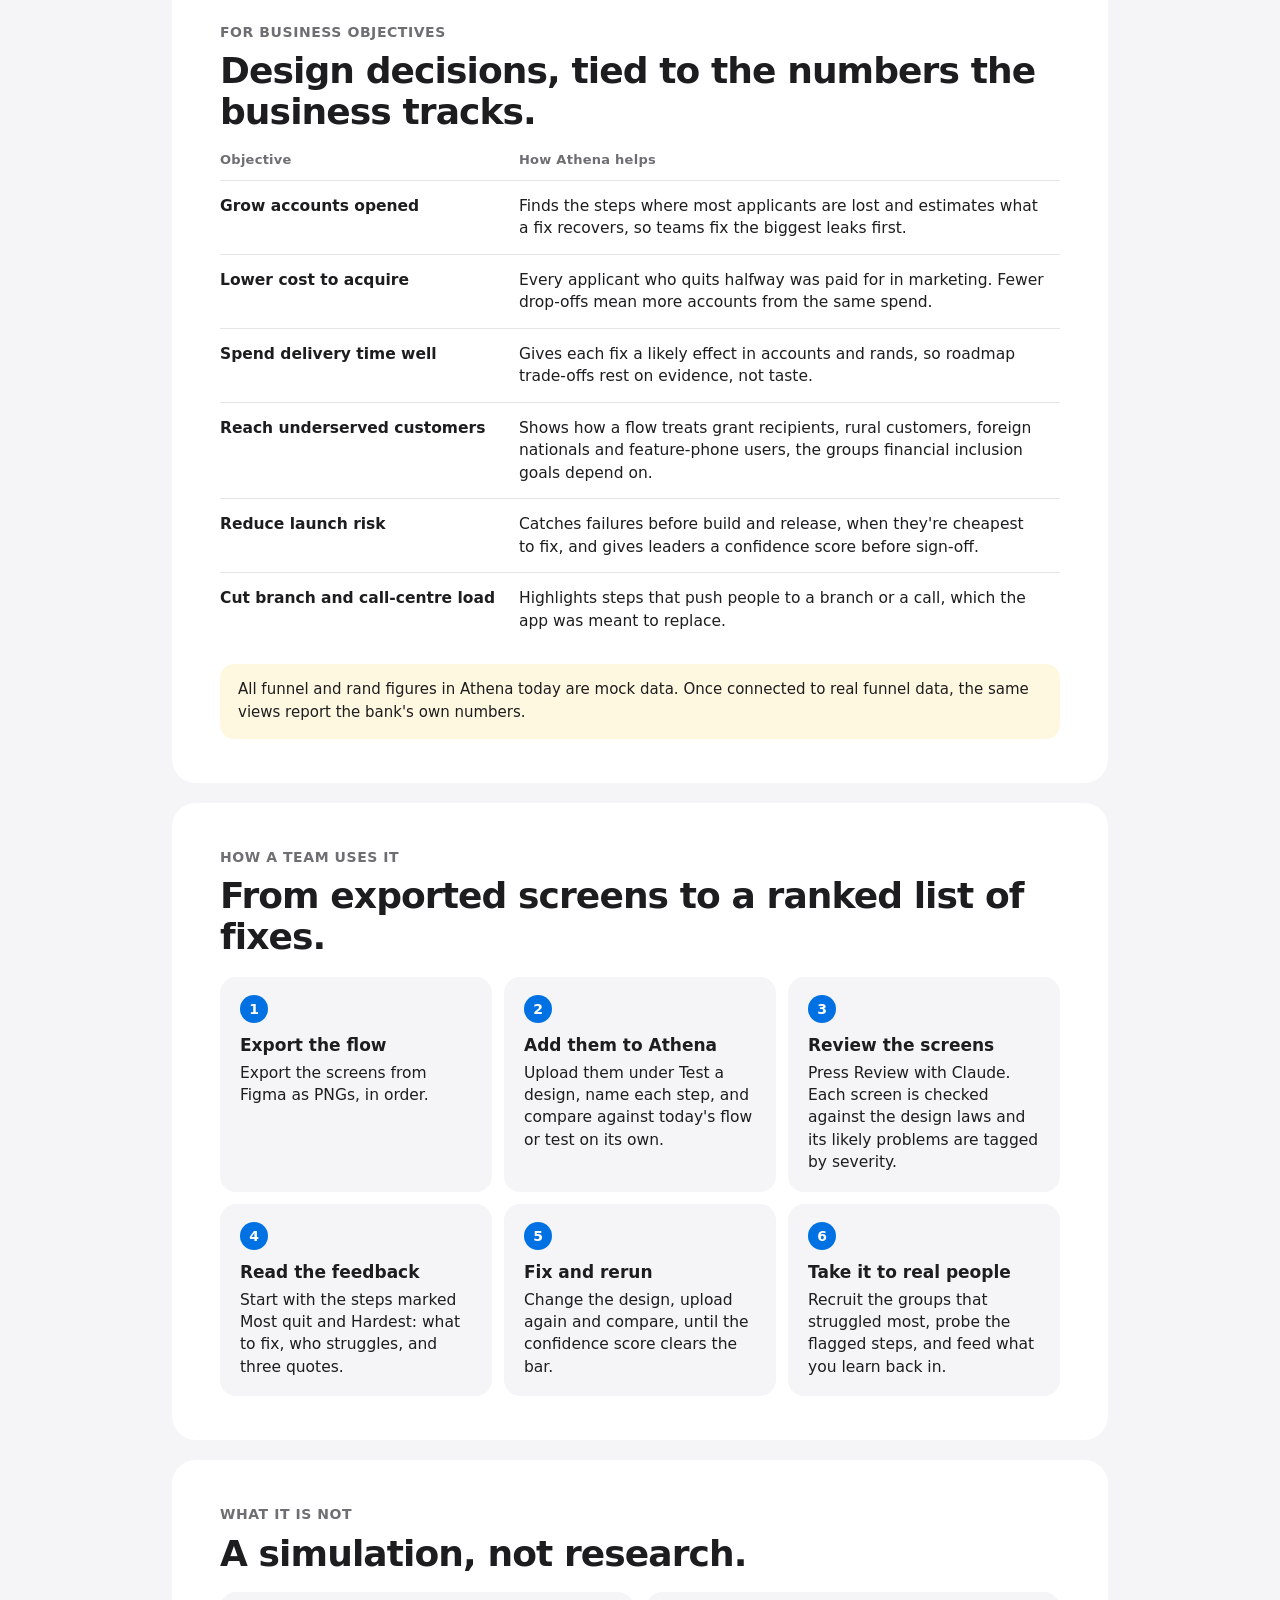
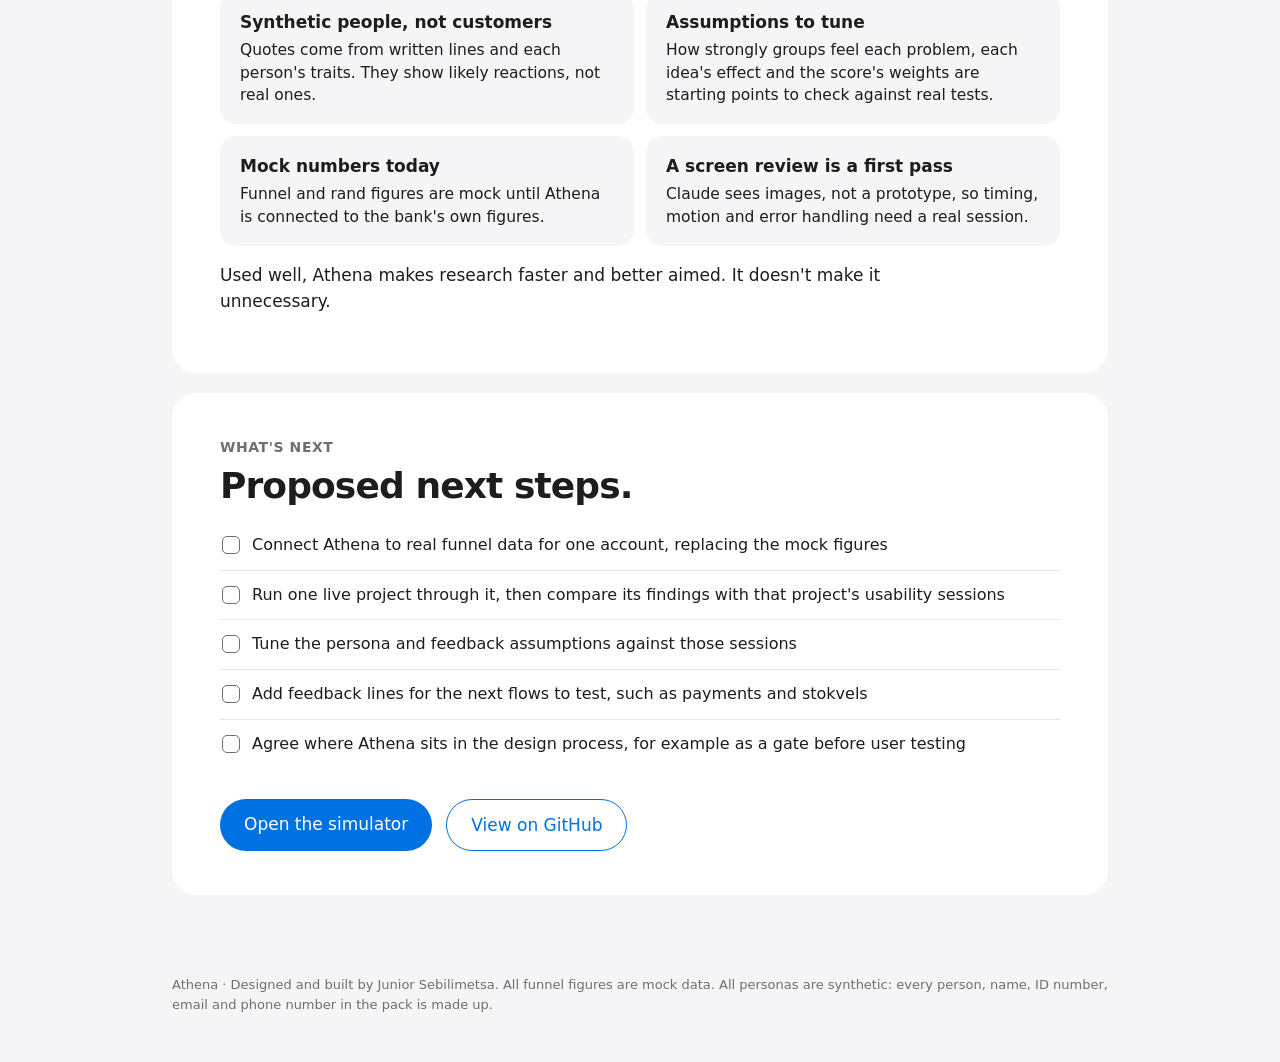
==== commit da3202a3: "About Athena: add "Grounded in research" Adds the sources Athena stands on to about.html and docs/ab" ====
--- a/about.html
+++ b/about.html
@@ -49,6 +49,8 @@
 ol.steps li{counter-increment:s;background:var(--bg);border-radius:16px;padding:18px 20px;font-size:15.5px;line-height:1.45}
 ol.steps li::before{content:counter(s);display:inline-grid;place-items:center;width:28px;height:28px;border-radius:50%;background:var(--blue);color:#fff;font-weight:700;font-size:14px;margin-bottom:10px}
 ol.steps li b{display:block;font-size:17px;margin-bottom:4px}
+h3.sub{font-size:17px;margin:26px 0 0;letter-spacing:-.01em}
+#research td:first-child{white-space:normal;font-weight:500;width:34%}
 .note{background:#fff8e1;border-radius:14px;padding:14px 18px;font-size:15px;margin-top:18px}
 .next{list-style:none;padding:0;margin:14px 0 0}.next li{padding:12px 0 12px 32px;border-top:1px solid var(--line);position:relative;font-size:16px}.next li:first-child{border-top:0}
 .next li::before{content:"";position:absolute;left:2px;top:15px;width:16px;height:16px;border:1.5px solid var(--mut);border-radius:5px}
@@ -57,7 +59,7 @@
 </style>
 </head>
 <body>
-<nav><div class="in"><b>Athena</b><a class="hide" href="#how">How it works</a><a class="hide" href="#design">For design</a><a class="hide" href="#business">For business</a><a class="btn" href="index.html">Open the simulator</a></div></nav>
+<nav><div class="in"><b>Athena</b><a class="hide" href="#how">How it works</a><a class="hide" href="#research">Research</a><a class="hide" href="#design">For design</a><a class="hide" href="#business">For business</a><a class="btn" href="index.html">Open the simulator</a></div></nav>
 
 <div class="hero">
 <h1>Athena</h1>
@@ -132,6 +134,35 @@
 <li><b>The persona pack (v7.1)</b>10,000 synthetic people across 20 archetypes, from the Financial Survivor and the Grant Receiver to the Young Climber and the Established Provider. Weighted to stand for about 44 million adults, each with over 100 attributes: life, access, documents, behaviour and voice.</li>
 <li><b>The persona feedback kit (v2)</b>589 tagged lines in everyday South African English, an engine that picks lines to fit each person's life and the problems on each step, and a brief that lets Claude write fresh answers. Comments never contradict what a person did, and polite people play things down, the way real participants do.</li>
 </ul>
+</section>
+
+<section id="research">
+<div class="k">Grounded in research</div>
+<h2>Built on published statistics and established design laws.</h2>
+<p>Athena stands on published South African statistics, established design laws and current guidance on synthetic research. The pack's total of about 44 million adults lines up with FinScope's 44.7 million adults aged 16 and over.</p>
+<h3 class="sub">Who South Africans are</h3>
+<table>
+<tr><th>Source</th><th>What it grounds</th><th>A figure from it</th></tr>
+<tr><td><a href="https://www.statssa.gov.za/?p=18613">Stats SA, Mid-year population estimates 2025</a></td><td>Population size, provinces, population groups</td><td>63.1 million people in 2025</td></tr>
+<tr><td><a href="https://www.statssa.gov.za/publications/P0318/MEDIA%20RELEASE%20-%20%20GHS%202024.pdf">Stats SA, General Household Survey 2024</a></td><td>Households, grants, living conditions</td><td>40.1% of people received a social grant in 2024</td></tr>
+<tr><td><a href="https://finmark.org.za/Publications/FinScope_SA_Consumer_2023.pdf">FinScope Consumer South Africa 2023</a></td><td>Banking, financial inclusion, adult population</td><td>44.7 million adults aged 16+, about 3.5 million born outside South Africa</td></tr>
+<tr><td><a href="https://www.joburgetc.com/?p=57478">SASSA grant figures</a></td><td>Grant types and who receives them</td><td>19.2 million regular grant beneficiaries in March 2025, plus over 9 million on the SRD grant</td></tr>
+<tr><td><a href="https://www.ewn.co.za/more-than-11-million-south-africans-are-members-of-stokvels-nasasa">NASASA</a></td><td>Stokvel membership</td><td>More than 11 million members</td></tr>
+<tr><td><a href="https://www.icasa.org.za/uploads/files/The-State-of-the-ICT-Sector-Report-of-South-Africa-2025.pdf">ICASA, State of the ICT Sector 2025</a></td><td>Phones, data and prices</td><td>82.7 million smartphone subscriptions in 2024</td></tr>
+</table>
+<h3 class="sub">How people use screens</h3>
+<table>
+<tr><th>Source</th><th>What it grounds</th></tr>
+<tr><td><a href="https://lawsofux.com/">Laws of UX, Jon Yablonski</a></td><td>Most of the 22 design laws in the screen review: Hick's, Miller's, Fitts's, Jakob's, Tesler's and Postel's laws, the Doherty threshold, the goal-gradient, Zeigarnik and peak-end effects</td></tr>
+<tr><td>Jan Carlzon, <i>Moments of Truth</i> (1987), and Google's <a href="https://agency.googleblog.com/2011/06/zero-moment-of-truth-new-marketing.html"><i>Winning the Zero Moment of Truth</i></a> (2011)</td><td>The moment-of-truth checks: the zero, first and second moments a customer decides to trust, start and keep using the account</td></tr>
+<tr><td><a href="https://www.w3.org/WAI/news/2023-10-05/wcag22rec">W3C, WCAG 2.2</a> (October 2023)</td><td>The inclusive design check: large text, contrast, touch targets and screen readers</td></tr>
+</table>
+<h3 class="sub">How to use synthetic research well</h3>
+<table>
+<tr><th>Source</th><th>What it means for Athena</th></tr>
+<tr><td><a href="https://nngroup.com/articles/why-you-only-need-to-test-with-5-users/">Nielsen Norman Group, <i>Why you only need to test with 5 users</i></a></td><td>Five users is enough only when users are alike. With very different groups, as in South Africa, each group needs testing. Athena shows which groups to recruit.</td></tr>
+<tr><td><a href="https://nngroup.com/articles/synthetic-users/">Nielsen Norman Group, <i>Synthetic Users: If, When, and How to Use AI-Generated Research</i></a></td><td>Synthetic users should complement real research, not replace it, and suit hypotheses rather than final decisions. Athena is built and labelled that way.</td></tr>
+</table>
 </section>
 
 <section id="design">
